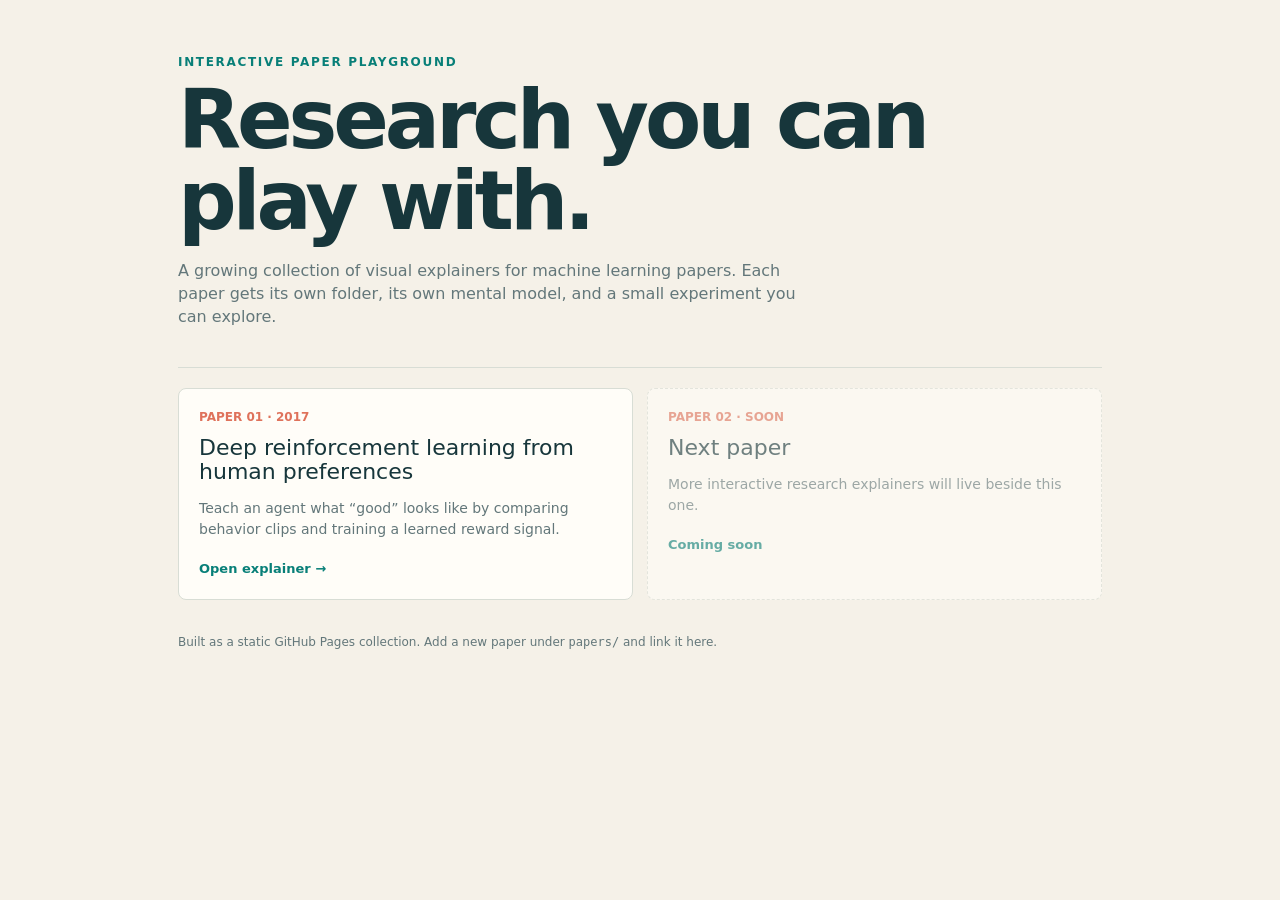
==== index.html @ 80c6e117 "Add RLHF paper playground" ====
<!doctype html>
<html lang="en">
<head>
<meta charset="utf-8" /><meta name="viewport" content="width=device-width, initial-scale=1" />
<title>Paper Playground</title>
<style>
:root{--ink:#17363b;--muted:#63777a;--paper:#f5f1e8;--panel:#fffdf8;--line:#d8ddd5;--teal:#087f78;--coral:#df725b;--gold:#d49c35}*{box-sizing:border-box}body{margin:0;background:var(--paper);color:var(--ink);font:16px/1.45 Inter,ui-sans-serif,system-ui,-apple-system,sans-serif}main{max-width:980px;margin:auto;padding:54px 28px 80px}.eyebrow{font-size:12px;font-weight:700;letter-spacing:.14em;text-transform:uppercase;color:var(--teal)}h1{font-size:clamp(40px,7vw,82px);line-height:.98;letter-spacing:-.05em;max-width:750px;margin:9px 0 18px}p{color:var(--muted);max-width:620px}.rule{height:1px;background:var(--line);margin:38px 0 20px}.grid{display:grid;grid-template-columns:repeat(auto-fit,minmax(270px,1fr));gap:14px}.paper{display:block;text-decoration:none;color:inherit;background:var(--panel);border:1px solid var(--line);border-radius:8px;padding:20px;transition:transform .18s,border-color .18s}.paper:hover{transform:translateY(-3px);border-color:var(--teal)}.paper .number{color:var(--coral);font-size:12px;font-weight:700}.paper h2{font-size:22px;line-height:1.1;font-weight:500;margin:10px 0}.paper p{font-size:14px;margin-bottom:17px}.open{font-size:13px;color:var(--teal);font-weight:600}.soon{border-style:dashed;opacity:.6}.footer{font-size:12px;margin-top:34px}@media(max-width:500px){main{padding:34px 18px 60px}}
</style>
</head><body><main><div class="eyebrow">Interactive paper playground</div><h1>Research you can play with.</h1><p>A growing collection of visual explainers for machine learning papers. Each paper gets its own folder, its own mental model, and a small experiment you can explore.</p><div class="rule"></div><div class="grid"><a class="paper" href="papers/deep-reinforcement-learning-from-human-preferences/"><div class="number">PAPER 01 · 2017</div><h2>Deep reinforcement learning from human preferences</h2><p>Teach an agent what “good” looks like by comparing behavior clips and training a learned reward signal.</p><span class="open">Open explainer →</span></a><div class="paper soon"><div class="number">PAPER 02 · SOON</div><h2>Next paper</h2><p>More interactive research explainers will live beside this one.</p><span class="open">Coming soon</span></div></div><p class="footer">Built as a static GitHub Pages collection. Add a new paper under <code>papers/</code> and link it here.</p></main></body></html>
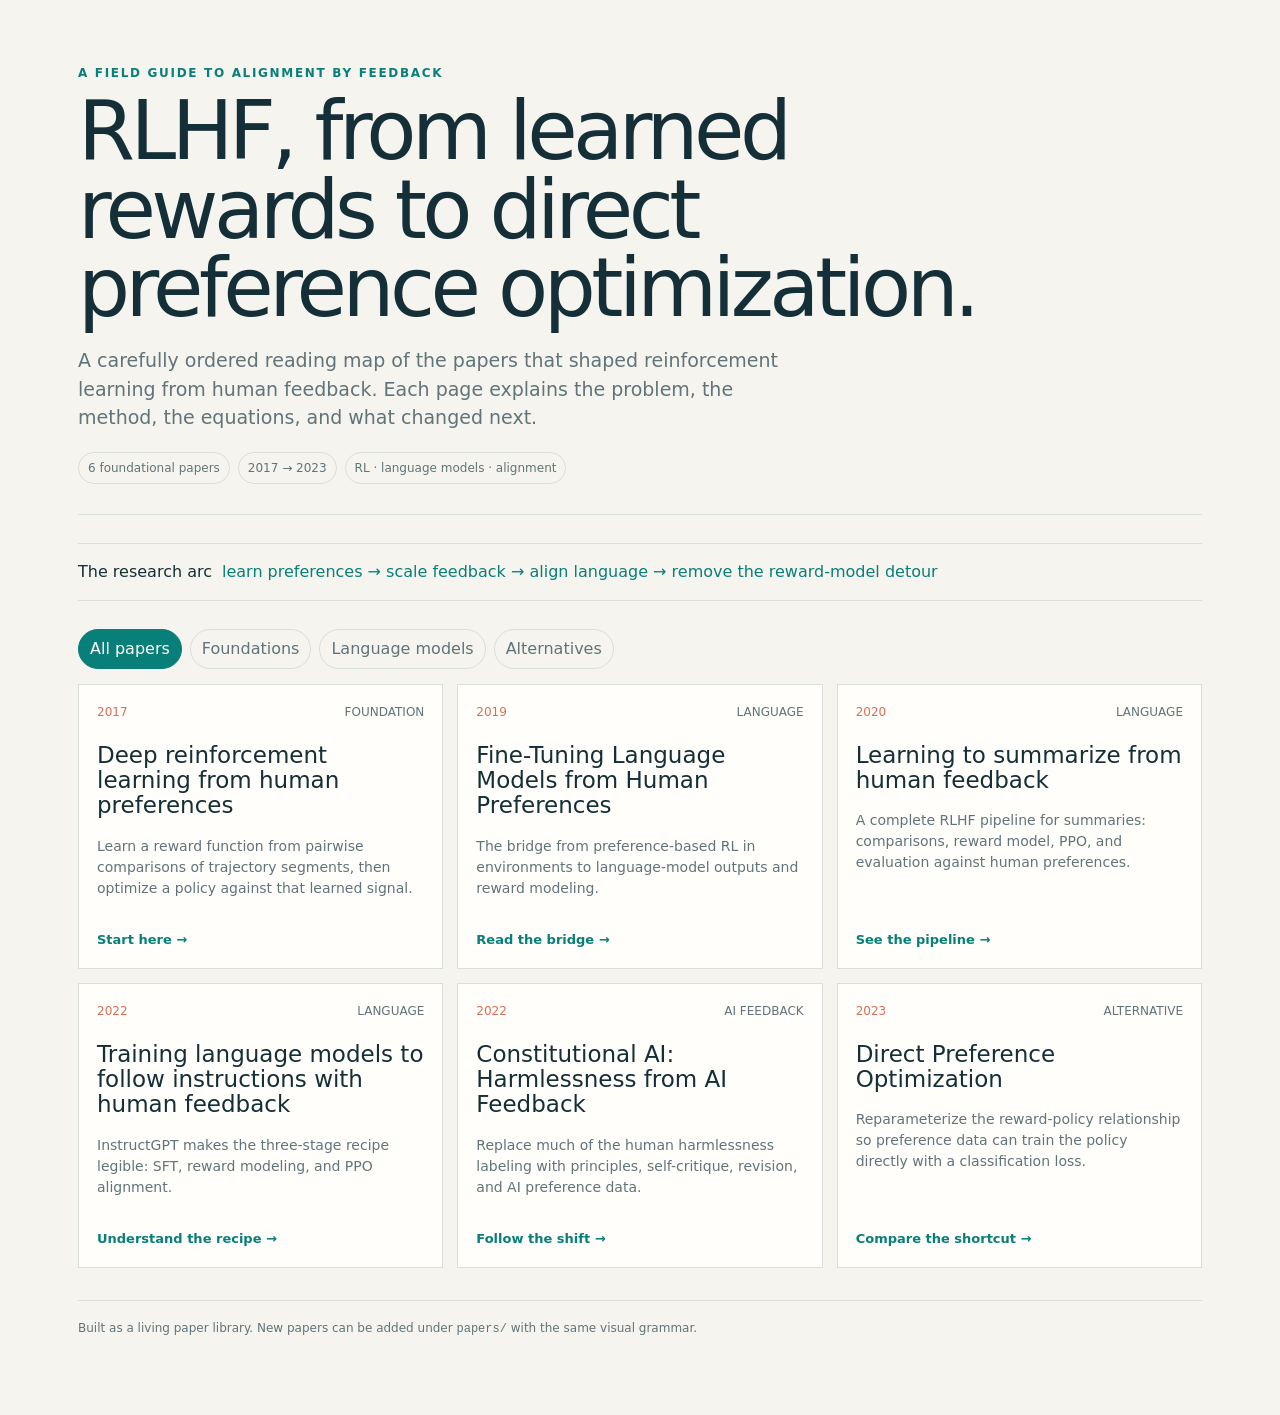
==== commit d7057dd8: "Build RLHF paper library and reading map" ====
--- a/index.html
+++ b/index.html
@@ -1,9 +1 @@
-<!doctype html>
-<html lang="en">
-<head>
-<meta charset="utf-8" /><meta name="viewport" content="width=device-width, initial-scale=1" />
-<title>Paper Playground</title>
-<style>
-:root{--ink:#17363b;--muted:#63777a;--paper:#f5f1e8;--panel:#fffdf8;--line:#d8ddd5;--teal:#087f78;--coral:#df725b;--gold:#d49c35}*{box-sizing:border-box}body{margin:0;background:var(--paper);color:var(--ink);font:16px/1.45 Inter,ui-sans-serif,system-ui,-apple-system,sans-serif}main{max-width:980px;margin:auto;padding:54px 28px 80px}.eyebrow{font-size:12px;font-weight:700;letter-spacing:.14em;text-transform:uppercase;color:var(--teal)}h1{font-size:clamp(40px,7vw,82px);line-height:.98;letter-spacing:-.05em;max-width:750px;margin:9px 0 18px}p{color:var(--muted);max-width:620px}.rule{height:1px;background:var(--line);margin:38px 0 20px}.grid{display:grid;grid-template-columns:repeat(auto-fit,minmax(270px,1fr));gap:14px}.paper{display:block;text-decoration:none;color:inherit;background:var(--panel);border:1px solid var(--line);border-radius:8px;padding:20px;transition:transform .18s,border-color .18s}.paper:hover{transform:translateY(-3px);border-color:var(--teal)}.paper .number{color:var(--coral);font-size:12px;font-weight:700}.paper h2{font-size:22px;line-height:1.1;font-weight:500;margin:10px 0}.paper p{font-size:14px;margin-bottom:17px}.open{font-size:13px;color:var(--teal);font-weight:600}.soon{border-style:dashed;opacity:.6}.footer{font-size:12px;margin-top:34px}@media(max-width:500px){main{padding:34px 18px 60px}}
-</style>
-</head><body><main><div class="eyebrow">Interactive paper playground</div><h1>Research you can play with.</h1><p>A growing collection of visual explainers for machine learning papers. Each paper gets its own folder, its own mental model, and a small experiment you can explore.</p><div class="rule"></div><div class="grid"><a class="paper" href="papers/deep-reinforcement-learning-from-human-preferences/"><div class="number">PAPER 01 · 2017</div><h2>Deep reinforcement learning from human preferences</h2><p>Teach an agent what “good” looks like by comparing behavior clips and training a learned reward signal.</p><span class="open">Open explainer →</span></a><div class="paper soon"><div class="number">PAPER 02 · SOON</div><h2>Next paper</h2><p>More interactive research explainers will live beside this one.</p><span class="open">Coming soon</span></div></div><p class="footer">Built as a static GitHub Pages collection. Add a new paper under <code>papers/</code> and link it here.</p></main></body></html>
+<!doctype html><html lang="en"><head><meta charset="utf-8"><meta name="viewport" content="width=device-width,initial-scale=1"><title>RLHF Papers</title><link rel="stylesheet" href="assets/styles.css"></head><body><main><header><div class="kicker">A field guide to alignment by feedback</div><h1>RLHF, from learned rewards to direct preference optimization.</h1><p class="intro">A carefully ordered reading map of the papers that shaped reinforcement learning from human feedback. Each page explains the problem, the method, the equations, and what changed next.</p><div class="meta"><span>6 foundational papers</span><span>2017 → 2023</span><span>RL · language models · alignment</span></div></header><div class="band"><strong>The research arc</strong><span>learn preferences → scale feedback → align language → remove the reward-model detour</span></div><div class="filters"><button class="filter active" data-filter="all">All papers</button><button class="filter" data-filter="foundation">Foundations</button><button class="filter" data-filter="language">Language models</button><button class="filter" data-filter="alternative">Alternatives</button></div><section class="grid"><a class="card" data-kind="foundation" href="papers/deep-reinforcement-learning-from-human-preferences/"><div class="card-top"><span class="year">2017</span><span>FOUNDATION</span></div><h2>Deep reinforcement learning from human preferences</h2><p>Learn a reward function from pairwise comparisons of trajectory segments, then optimize a policy against that learned signal.</p><span class="tag">Start here →</span></a><a class="card" data-kind="language" href="papers/fine-tuning-language-models-from-human-preferences/"><div class="card-top"><span class="year">2019</span><span>LANGUAGE</span></div><h2>Fine-Tuning Language Models from Human Preferences</h2><p>The bridge from preference-based RL in environments to language-model outputs and reward modeling.</p><span class="tag">Read the bridge →</span></a><a class="card" data-kind="language" href="papers/learning-to-summarize-from-human-feedback/"><div class="card-top"><span class="year">2020</span><span>LANGUAGE</span></div><h2>Learning to summarize from human feedback</h2><p>A complete RLHF pipeline for summaries: comparisons, reward model, PPO, and evaluation against human preferences.</p><span class="tag">See the pipeline →</span></a><a class="card" data-kind="language" href="papers/training-language-models-to-follow-instructions-with-human-feedback/"><div class="card-top"><span class="year">2022</span><span>LANGUAGE</span></div><h2>Training language models to follow instructions with human feedback</h2><p>InstructGPT makes the three-stage recipe legible: SFT, reward modeling, and PPO alignment.</p><span class="tag">Understand the recipe →</span></a><a class="card" data-kind="language" href="papers/constitutional-ai-harmlessness-from-ai-feedback/"><div class="card-top"><span class="year">2022</span><span>AI FEEDBACK</span></div><h2>Constitutional AI: Harmlessness from AI Feedback</h2><p>Replace much of the human harmlessness labeling with principles, self-critique, revision, and AI preference data.</p><span class="tag">Follow the shift →</span></a><a class="card" data-kind="alternative" href="papers/direct-preference-optimization/"><div class="card-top"><span class="year">2023</span><span>ALTERNATIVE</span></div><h2>Direct Preference Optimization</h2><p>Reparameterize the reward-policy relationship so preference data can train the policy directly with a classification loss.</p><span class="tag">Compare the shortcut →</span></a></section><footer>Built as a living paper library. New papers can be added under <code>papers/</code> with the same visual grammar.</footer></main><script>document.querySelectorAll('.filter').forEach(b=>b.onclick=()=>{document.querySelectorAll('.filter').forEach(x=>x.classList.toggle('active',x===b));document.querySelectorAll('.card').forEach(c=>c.hidden=b.dataset.filter!=='all'&&c.dataset.filter!==b.dataset.filter)})</script></body></html>
--- a/assets/styles.css
+++ b/assets/styles.css
@@ -0,0 +1 @@
+:root{--ink:#142f37;--muted:#60747a;--paper:#f6f4ee;--panel:#fffefa;--line:#d9dfda;--teal:#087f78;--coral:#d96f58;--gold:#c48f2f;--violet:#6b61a7;--blue:#3d6fa6}*{box-sizing:border-box}body{margin:0;background:var(--paper);color:var(--ink);font:16px/1.5 Inter,ui-sans-serif,system-ui,-apple-system,sans-serif}a{color:inherit}main{max-width:1180px;margin:auto;padding:40px 28px 78px}header{border-bottom:1px solid var(--line);padding:24px 0 30px;margin-bottom:28px}.kicker{font-size:12px;font-weight:700;letter-spacing:.14em;text-transform:uppercase;color:var(--teal)}h1{font-size:clamp(38px,7vw,82px);line-height:.96;letter-spacing:-.055em;font-weight:500;max-width:900px;margin:10px 0 18px}h2{font-size:25px;line-height:1.1;font-weight:500;margin:0 0 10px}h3{font-size:16px;font-weight:500;margin:0 0 8px}p{color:var(--muted);margin:7px 0}.intro{font-size:19px;max-width:720px}.meta{display:flex;flex-wrap:wrap;gap:8px;margin-top:20px;font-size:12px;color:var(--muted)}.meta span{border:1px solid var(--line);border-radius:999px;padding:6px 9px}.band{border-top:1px solid var(--line);border-bottom:1px solid var(--line);padding:16px 0;margin:28px 0}.band strong{font-weight:500}.band span{color:var(--teal);margin-left:10px}.filters{display:flex;flex-wrap:wrap;gap:8px;margin:15px 0}.filter{border:1px solid var(--line);border-radius:999px;padding:7px 11px;font:inherit;background:transparent;color:var(--muted);cursor:pointer}.filter.active,.filter:hover{background:var(--teal);border-color:var(--teal);color:#fff}.grid{display:grid;grid-template-columns:repeat(3,1fr);gap:14px}.card{display:flex;flex-direction:column;min-height:285px;background:var(--panel);border:1px solid var(--line);padding:18px;text-decoration:none;transition:transform .18s,border-color .18s}.card:hover{transform:translateY(-3px);border-color:var(--teal)}.card-top{display:flex;justify-content:space-between;color:var(--muted);font-size:12px}.year{color:var(--coral);font-variant-numeric:tabular-nums}.card h2{font-size:23px;margin-top:22px}.card p{font-size:14px}.tag{margin-top:auto;padding-top:15px;color:var(--teal);font-size:13px;font-weight:600}.path{display:flex;gap:7px;align-items:center;flex-wrap:wrap;color:var(--muted);font-size:13px;margin-bottom:22px}.path a{color:var(--teal)}.hero-meta{display:flex;flex-wrap:wrap;gap:8px;font-size:12px;color:var(--muted)}.hero-meta span{border:1px solid var(--line);padding:6px 9px;border-radius:999px}.cols{display:grid;grid-template-columns:1.2fr .8fr;gap:18px;margin-top:25px}.surface{background:var(--panel);border:1px solid var(--line);padding:20px}.surface h2{font-size:21px}.steps{display:grid;gap:10px}.step{border-left:3px solid var(--teal);padding:12px 14px;background:#f0f4ef}.step:nth-child(2){border-color:var(--coral)}.step:nth-child(3){border-color:var(--gold)}.step:nth-child(4){border-color:var(--violet)}.step b{font-size:12px;color:var(--muted)}.equation{background:#edf3ef;padding:15px;overflow:auto;margin-top:13px;font-size:17px}.facts{display:grid;grid-template-columns:repeat(3,1fr);gap:12px;margin-top:18px}.fact{border-top:3px solid var(--teal);padding:13px 14px;background:rgba(255,254,250,.7)}.fact:nth-child(2){border-color:var(--coral)}.fact:nth-child(3){border-color:var(--violet)}.fact b{font-size:13px}.fact p{font-size:13px}.source{font-size:13px;margin-top:24px}.source a{color:var(--teal)}footer{font-size:12px;color:var(--muted);margin-top:32px;border-top:1px solid var(--line);padding-top:18px}@media(max-width:820px){main{padding:25px 17px 58px}.grid{grid-template-columns:1fr 1fr}.cols{grid-template-columns:1fr}}@media(max-width:520px){.grid,.facts{grid-template-columns:1fr}h1{font-size:46px}.intro{font-size:17px}}
